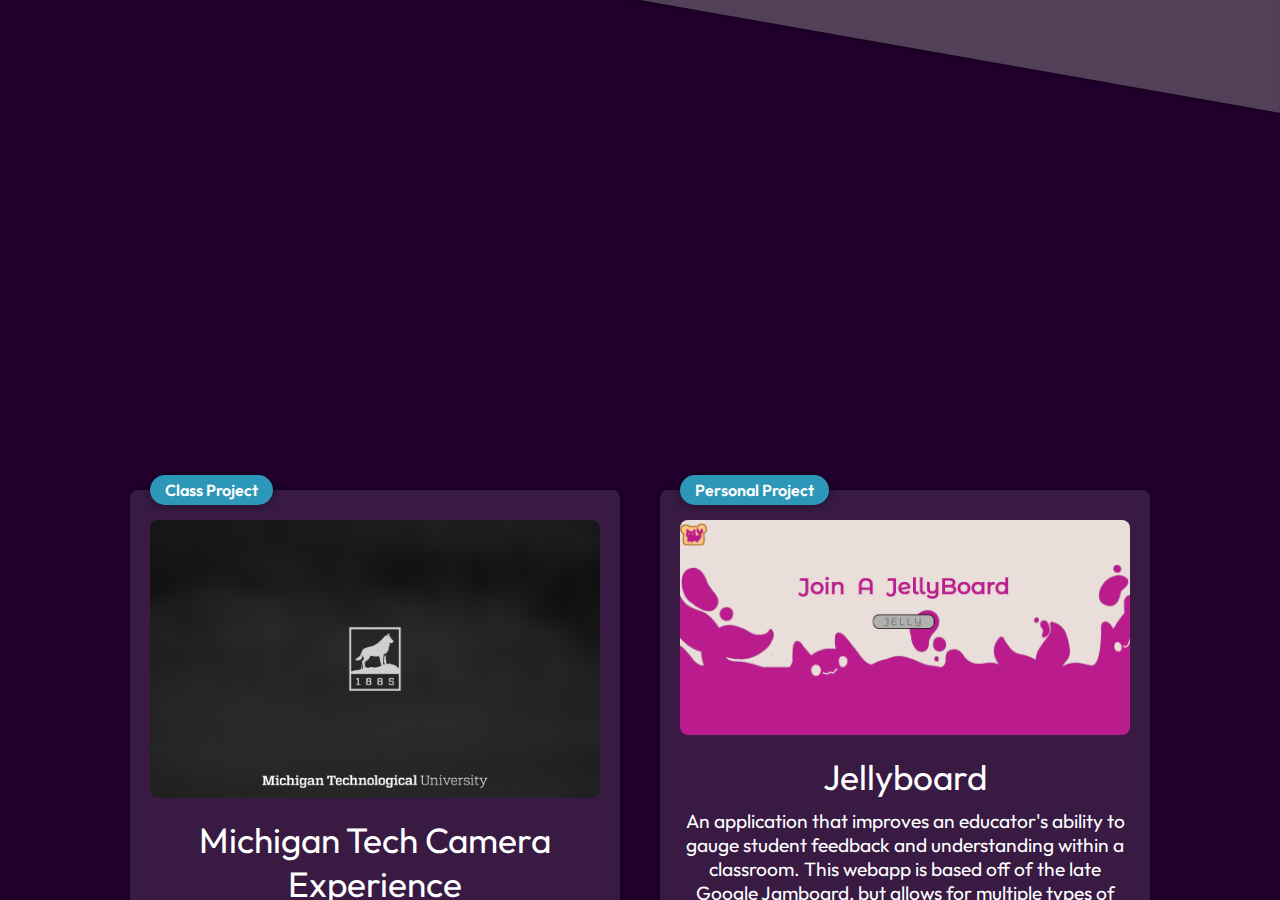
==== index.html @ 548a5815 "polarhab" ====
<html>
    <head>
        <link rel="stylesheet"
          href="https://fonts.googleapis.com/css?family=Outfit">
          <link rel="stylesheet" href="https://fonts.googleapis.com/css2?family=Material+Symbols+Rounded:opsz,wght,FILL,GRAD@24,400,1,0" />
          <script src = "https://ajax.googleapis.com/ajax/libs/jquery/2.1.3/jquery.min.js"></script>
        <link rel="stylesheet" href="style.css">
        <title>David Reeves</title>
    </head>
    <body>
        
        <div id="main_scroller" class="content_box" style="overflow-y: scroll;position:relative;z-index: 5;">
            
            <div style="height: 50%;">

            </div>
            <div style="padding: 20px 0px;align-items: start;flex-wrap: wrap" class="center" id="to_put_all_items">
                <div id="template_a" class="center raised-less" style="width:450px;align-items: start;border-radius: 8px;padding:20px;margin:20px;display: none;">
                    <div style="position: relative;">
                        <span id="tag" class="tag shadow" style="position: absolute;top:-35px;left:0">Personal Project</span>
                        <img id="image" src="Quill-6.png" style="width: 100%;margin:10px 0px;border-radius: 8px;"/>
                        <span id="title" style="font-size: 2.2em;margin:10px 0px"><strong>Project Name</strong></span>
                        <span id="description" style="font-size: 1.2em;margin-bottom: 5px;">This is a project description, a really cool project description.</span>
                        <div id="actions" style="margin-top:10px">
                            <div id="action_template" class="center" style="margin:5px 0px;display:none">
                                <span id="icon" class="icon material-symbols-rounded" style="margin-right: 5px;">bolt</span>
                                <span style="font-size: 1.2em;cursor:pointer"><a id="link" style="color:white">Visit Live Website</a></span>
                            </div>
                        </div>
                        <span style="margin-top: 10px;"><i style="font-size: 1em;" id="note">Note</i></span>
                    </div>
                    
                </div>
                <div id="template_b" class="center raised-less" style="width:650px;align-items: start;border-radius: 8px;padding:20px;margin:20px;display: none;">
                    <div style="position: relative;">
                        <span class="tag shadow" id="tag" style="position: absolute;top:-35px;left:0">Personal Project</span>
                        <div class="center">
                            <img src="Quill-6.png" id="image" style="height: 100%;margin:10px 0px;border-radius: 8px;max-height: 450px;margin-right: 10px;"/>
                            <div>
                                <span id="title" style="font-size: 2.2em;margin:10px 0px"><strong>Project Name</strong></span>
                                <span id="description" style="font-size: 1.2em;margin-bottom: 5px;">This is a project description, a really cool project description.</span>
                                <div id="actions" style="margin-top:10px">
                                    <div id="action_template" class="center" style="margin:5px 0px;display: none;">
                                        <span id="icon" class="icon material-symbols-rounded" style="margin-right: 5px;">bolt</span>
                                        <span style="font-size: 1.2em;cursor:pointer"><a id="link" style="color:white">Visit Live Website</a></span>
                                    </div>
                                </div>
                                <span style="margin-top: 10px;"><i style="font-size: 1em;" id="note">Note</i></span>
                            </div>
                            
                        </div>
                        
                        
                        
                    </div>
                    
                </div>
            </div>
            <div style="height: 10%;">

            </div>
        </div>
        <div id="main_header" class="raised top_of_page" style="width: 100%;height:74%;min-height: 600px;position: fixed;z-index: 200;">
            <div class="skewY_inner center" style="position:absolute;top:50%;height:50%">
                <div>
                    <span style="font-size: 5em;margin-bottom: 5px;"><strong>David Reeves</strong></span>
                    <span style="font-size: 1.5em;"><span style="display: inline;" id="year">Sophomore</span> at <strong class="anim-university">Michigan Technological University</strong></span>
                    <div class="center" id="links" style="margin-top: 10px;">
                        <a id="link_template" class="material-symbols-rounded icon" style="display: none;font-size: 4em;margin:10px;text-decoration: none;">icon</a>
                    </div>
                </div>
                
            </div>
        </div>

        <script>
            let listOfProjects = $("#to_put_all_items");

            let projectTemplateA = $("#template_a");
            let projectTemplateB = $("#template_b");

            $.getJSON("use_data.json", (data) => {
                $("#year").text(data.year);


                let links = data.links;
                links.forEach(link => {
                    let copyTemplate = $("#link_template").clone();
                    copyTemplate.text(link.icon);
                    copyTemplate.attr("href", link.link);
                    copyTemplate.css("display", "flex");
                    $("#links").append(copyTemplate);
                });

                let projects = data.projects;
                projects.forEach(proj => {
                    let copyTemplate = undefined;
                    if(proj.template == "a"){
                        copyTemplate = projectTemplateA.clone();
                    }else if(proj.template == "b"){
                        copyTemplate = projectTemplateB.clone();
                    }
                    copyTemplate.find("#title").text(proj.title);
                    copyTemplate.find("#description").text(proj.description);
                    copyTemplate.find("#image").attr("src", proj.image);
                    copyTemplate.find("#tag").text(proj.tag.text);
                    copyTemplate.find("#tag").css("background-color", proj.tag.color);

                    if(proj.note == undefined){
                        copyTemplate.find("#note").css("display", "none");
                    }else{
                        copyTemplate.find("#note").text(proj.note);
                    }

                    
                    let action_template = copyTemplate.find("#action_template");
                    proj.actions.forEach(action => {
                        let copyAction = action_template.clone();
                        copyAction.find("#icon").text(action.icon);
                        copyAction.find("#link").text(action.text);
                        
                        copyAction.find("#link").attr("href", action.link);

                        copyAction.css("display", "flex");
                        copyTemplate.find("#actions").append(copyAction);
                    });
                    copyTemplate.css("display", "flex");
                    listOfProjects.append(copyTemplate);

                });
            });
        </script>
    </body>
</html>
---- style.css ----
.anim-university{

    background-clip: text;
    -webkit-background-clip: text;
    -webkit-text-fill-color: transparent;
    color: transparent;
    background-image: linear-gradient(270deg, white, white 49%, #ffcd00 51%, #ffcd00);
    background-size: 200% 100%;
    background-repeat: no-repeat;
    background-position: 100% 50%;
    animation: university 2s ease-in-out;
    animation-delay: 3s;
    animation-iteration-count: 1;
    animation-fill-mode: forwards;
    padding:5px 8px;
    border-radius: 8px;
}

@keyframes university {
    0%{
        background-position: 100% 50%;
    }
    100%{
        background-position: 0% 50%;
    }
    
}


body{
    background: #22002e;
    font-family: 'Outfit', sans-serif;
    padding: 0;
    margin: 0;
}

span{
    color: #fff;
    display: block;
    text-align: center;
}


.center{
    display: flex;
    justify-content: center;
    align-items: center;

}
.left{
    display: flex;
    justify-content: flex-start;
    align-items: center;

}

.content_box{
    position:fixed;
    height:100%;
    width: 100%;
    bottom: 0;
    left: 0;
}

.raised{
    background-color: rgba(128, 128, 128, 0.5);
    box-shadow: 0 0 10px rgba(0,0,0,0.5);
}
.raised-less{
    background-color: rgba(255, 255, 255, 0.1);
    box-shadow: 0 0 10px rgba(0,0,0,0.5);
}

.top_of_page{

    position: fixed;
    top: 0;
    left: 0;
    z-index: 100;
    transform: skewY(10deg) translateY(-100%);
    display: flex;
    justify-content: center;
    align-items: end;
    animation-delay: 2s;
    animation: appear 2s ease-in-out 1 forwards;
    backdrop-filter: blur(10px);

}

@keyframes appear {
    0%{
        transform: skewY(10deg) translateY(-100%);
    }
    100%{
        transform: skewY(10deg) translateY(-50%);
    
    }
    
}

.skewY{
    transform: skewY(10deg);
    padding: 5px 10px;
}
.skewY_inner{
    transform: skewY(-10deg)
}

.skewX{
    transform: skewX(10deg);
    padding: 5px 10px;
}
.skewX_inner{
    transform: skewX(-10deg)
}



.side_menu{
    position: fixed;
    top: 20%;
    left: 0;
}

.tag{
    color: white;
    padding: 5px 15px;
    border-radius: 32px;
    font-size: 1em;
    font-weight: 600;
}

.shadow{
    box-shadow: 0 0 10px rgba(0,0,0,0.5);
}

.icon{
    color: rgba(255, 255, 255, 0.8);
    font-size: 1.5em;
    text-shadow: 0 0 10px rgba(0,0,0,0.5);
}
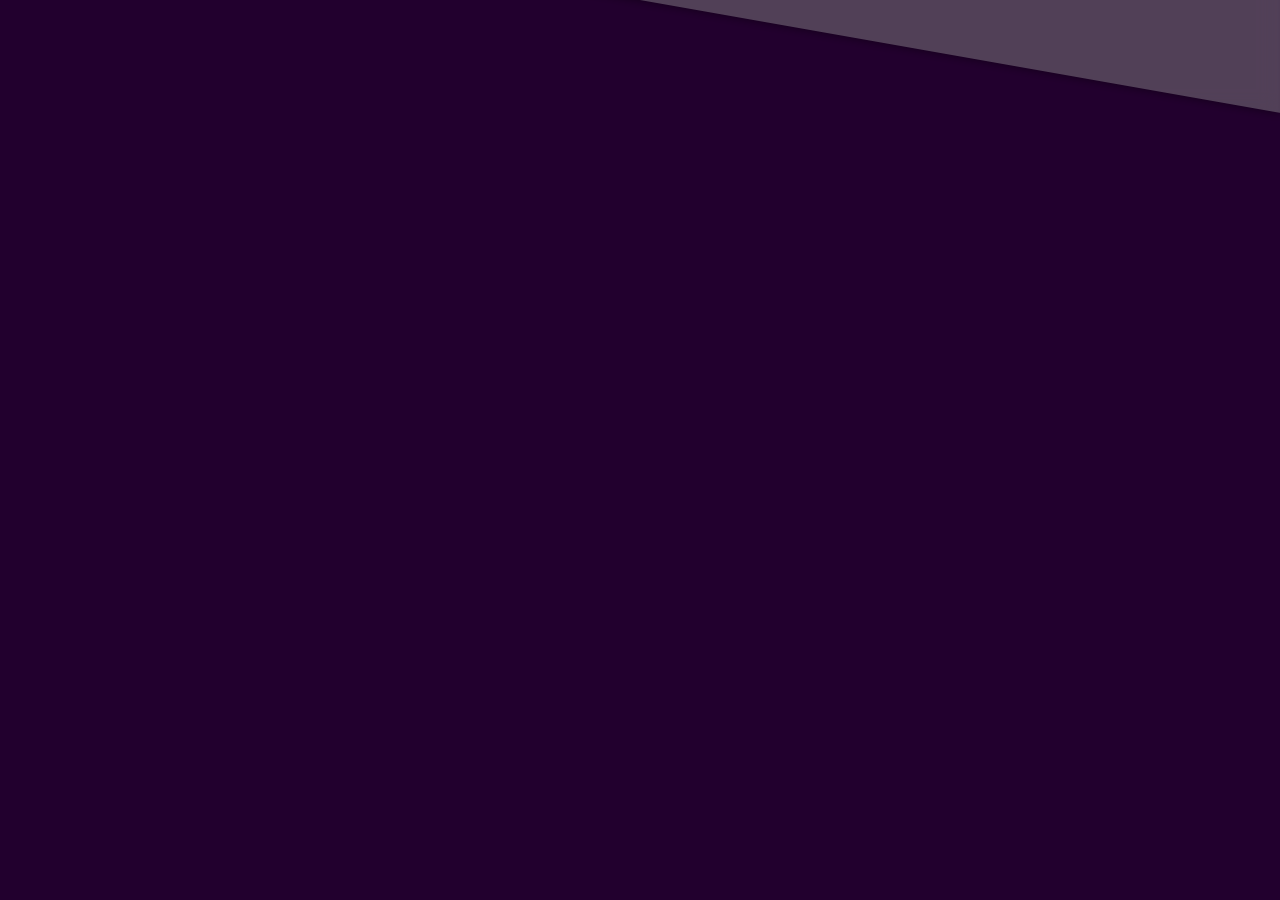
==== commit 25e7a955: "show bad links" ====
--- a/index.html
+++ b/index.html
@@ -121,6 +121,11 @@
                         
                         copyAction.find("#link").attr("href", action.link);
 
+                        if(action.link == "notready.html"){
+                            copyAction.find("#icon").text("heart_broken");
+                            copyAction.find("#link").css("opacity", "0.5");
+                        }
+
                         copyAction.css("display", "flex");
                         copyTemplate.find("#actions").append(copyAction);
                     });
--- a/style.css
+++ b/style.css
@@ -62,6 +62,17 @@
     width: 100%;
     bottom: 0;
     left: 0;
+    opacity: 0;
+    animation-delay: 3s;
+    animation: show 2s ease-in-out 1 forwards;
+}
+@keyframes show {
+    0%{
+        opacity: 0;
+    }
+    100%{
+        opacity: 1;
+    }
 }
 
 .raised{
